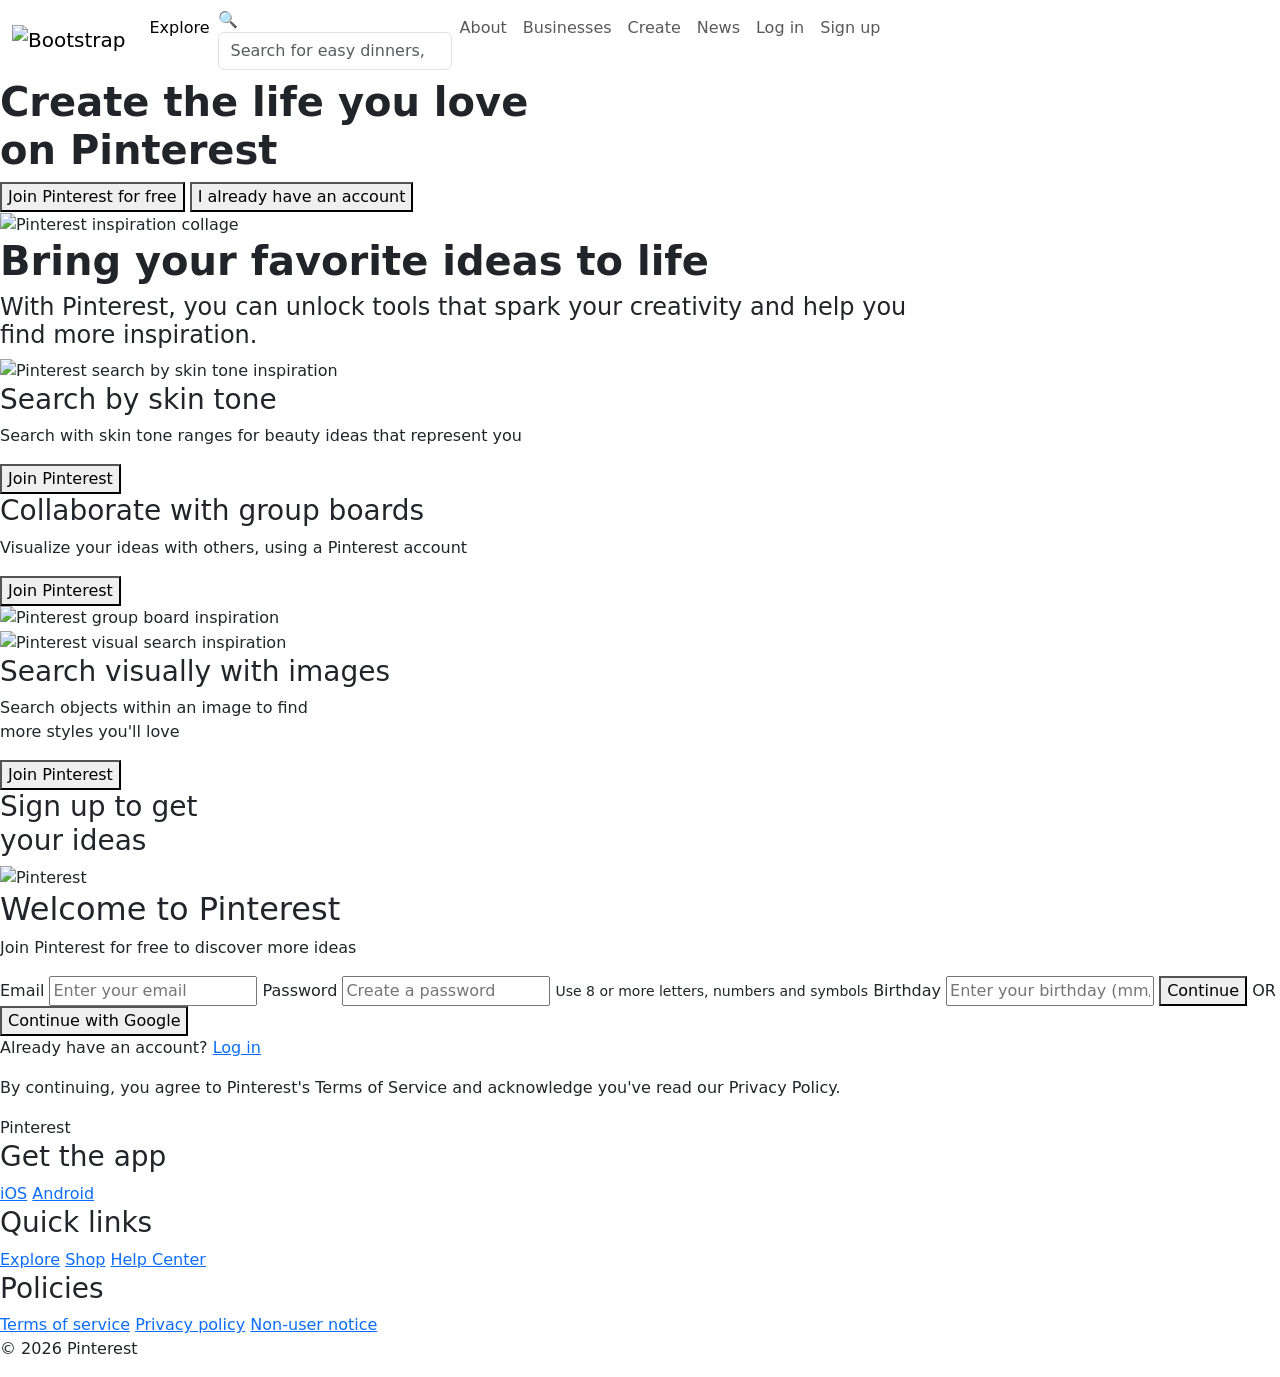
==== index.html @ ca0fb064 "Add files via upload" ====
<!doctype html>
<html lang="en">
  <head>
    <meta charset="utf-8">
    <meta name="viewport" content="width=device-width, initial-scale=1">
    <title>Pinterest Landing Page</title>

    <!-- Bootstrap CSS -->
    <link href="https://cdn.jsdelivr.net/npm/bootstrap@5.3.8/dist/css/bootstrap.min.css" rel="stylesheet">
    <link rel="stylesheet" href="css/style.css">
  </head>
  <body>
    <nav class="navbar navbar-expand-xl ">
  <div class="container-fluid">
    <a class="navbar-brand" href="#">
      <img src="assets/images/pintrestlogo.png" alt="Bootstrap" width="105" height="65">
    </a>
    <button class="navbar-toggler" type="button" data-bs-toggle="collapse" data-bs-target="#navbarNavDropdown" aria-controls="navbarNavDropdown" aria-expanded="false" aria-label="Toggle navigation">
      <span class="navbar-toggler-icon"></span>
    </button>
    <div class="collapse navbar-collapse" id="navbarNavDropdown">
      <div class="navbar-nav">
        <a class="nav-link active explore-link" aria-current="page" href="#">Explore</a>

        <form class="d-flex search-form" role="search">
          <div class="search-input-wrapper">
            <span class="search-icon" aria-hidden="true">&#128269;&#65038;</span>
            <input class="form-control me-2 search-bar" type="search" placeholder="Search for easy dinners, fashion, etc." aria-label="Search" />
          </div>
        </form>

        <a class="nav-link" href="#">About</a>
        <a class="nav-link" href="#">Businesses</a>
        <a class="nav-link" href="#">Create</a>
        <a class="nav-link" href="#">News</a>
        <a class="nav-link login-button" href="#">Log in</a>
        <a class="nav-link signup-button" href="#">Sign up</a>
      </div>
    </div>
  </div>
</nav>
<div>
  <div class="pinterest-hero">
    <div class="pinterest-copy">
      <h1 class="pinterest-heading">
        <span class="pinterest-heading-text"><b>Create the life you love<br>on Pinterest</b></span>
      </h1>
      <div class="pinterest-button-group">
        <button class="join-pinterest-button" type="button">Join Pinterest for free</button>
        <button class="account-pinterest-button" type="button">I already have an account</button>
      </div>
    </div>
    <img class="pinterest-hero-image" src="assets/images/img1.png" alt="Pinterest inspiration collage">
  </div>
</div>
<div class="ideas-section">
  <h1 class="ideas-heading"><b>Bring your favorite ideas to life</b></h1>
  <h4 class="ideas-description">With Pinterest, you can unlock tools that spark your creativity and help you<br>find more inspiration.</h4>
</div>
<section class="inspiration-feature">
  <div class="inspiration-image-wrap">
    <img class="inspiration-image" src="assets/images/img2.png" alt="Pinterest search by skin tone inspiration">
  </div>
  <div class="inspiration-copy">
    <h3>Search by skin tone</h3>
    <p>Search with skin tone ranges for beauty ideas that represent you</p>
    <button class="feature-pinterest-button" type="button">Join Pinterest</button>
  </div>
</section>
<section class="collaboration-feature">
  <div class="collaboration-copy">
    <h3>Collaborate with group boards</h3>
    <p>Visualize your ideas with others, using a Pinterest account</p>
    <button class="feature-pinterest-button" type="button">Join Pinterest</button>
  </div>
  <div class="collaboration-image-wrap">
    <img class="collaboration-image" src="assets/images/img3.png" alt="Pinterest group board inspiration">
  </div>
</section>
<section class="inspiration-feature visual-search-feature">
  <div class="inspiration-image-wrap">
    <img class="inspiration-image" src="assets/images/img4.png" alt="Pinterest visual search inspiration">
  </div>
  <div class="inspiration-copy">
    <h3>Search visually with images</h3>
    <p>Search objects within an image to find<br>more styles you'll love</p>
    <button class="feature-pinterest-button" type="button">Join Pinterest</button>
  </div>
</section>
<section class="signup-section">
  <div class="signup-overlay">
    <div class="signup-message">
      <h3>Sign up to get<br>your ideas</h3>
    </div>
    <form class="signup-card">
      <img class="signup-brand" src="assets/images/img6.png" alt="Pinterest">
      <h2>Welcome to Pinterest</h2>
      <p>Join Pinterest for free to discover more ideas</p>
      <label for="signup-email">Email</label>
      <input id="signup-email" type="email" placeholder="Enter your email" required>
      <label for="signup-password">Password</label>
      <input id="signup-password" type="password" placeholder="Create a password" required>
      <small>Use 8 or more letters, numbers and symbols</small>
      <label for="signup-birthday">Birthday</label>
      <input id="signup-birthday" type="text" placeholder="Enter your birthday (mm/dd/yyyy)">
      <button class="signup-continue-button" type="submit">Continue</button>
      <span class="signup-or">OR</span>
      <button class="google-signup-button" type="button">Continue with Google</button>
      <p class="signup-login">Already have an account? <a href="#">Log in</a></p>
      <p class="signup-terms">By continuing, you agree to Pinterest's Terms of Service and acknowledge you've read our Privacy Policy.</p>
    </form>
  </div>
</section>
<footer class="site-footer">
  <div class="footer-brand">Pinterest</div>
  <div class="footer-links">
    <div>
      <h3>Get the app</h3>
      <a href="#">iOS</a>
      <a href="#">Android</a>
    </div>
    <div>
      <h3>Quick links</h3>
      <a href="#">Explore</a>
      <a href="#">Shop</a>
      <a href="#">Help Center</a>
    </div>
    <div>
      <h3>Policies</h3>
      <a href="#">Terms of service</a>
      <a href="#">Privacy policy</a>
      <a href="#">Non-user notice</a>
    </div>
  </div>
  <p class="footer-copyright">© 2026 Pinterest</p>
</footer>
<script src="https://cdn.jsdelivr.net/npm/bootstrap@5.3.8/dist/js/bootstrap.bundle.min.js"></script>
  </body>
</html>
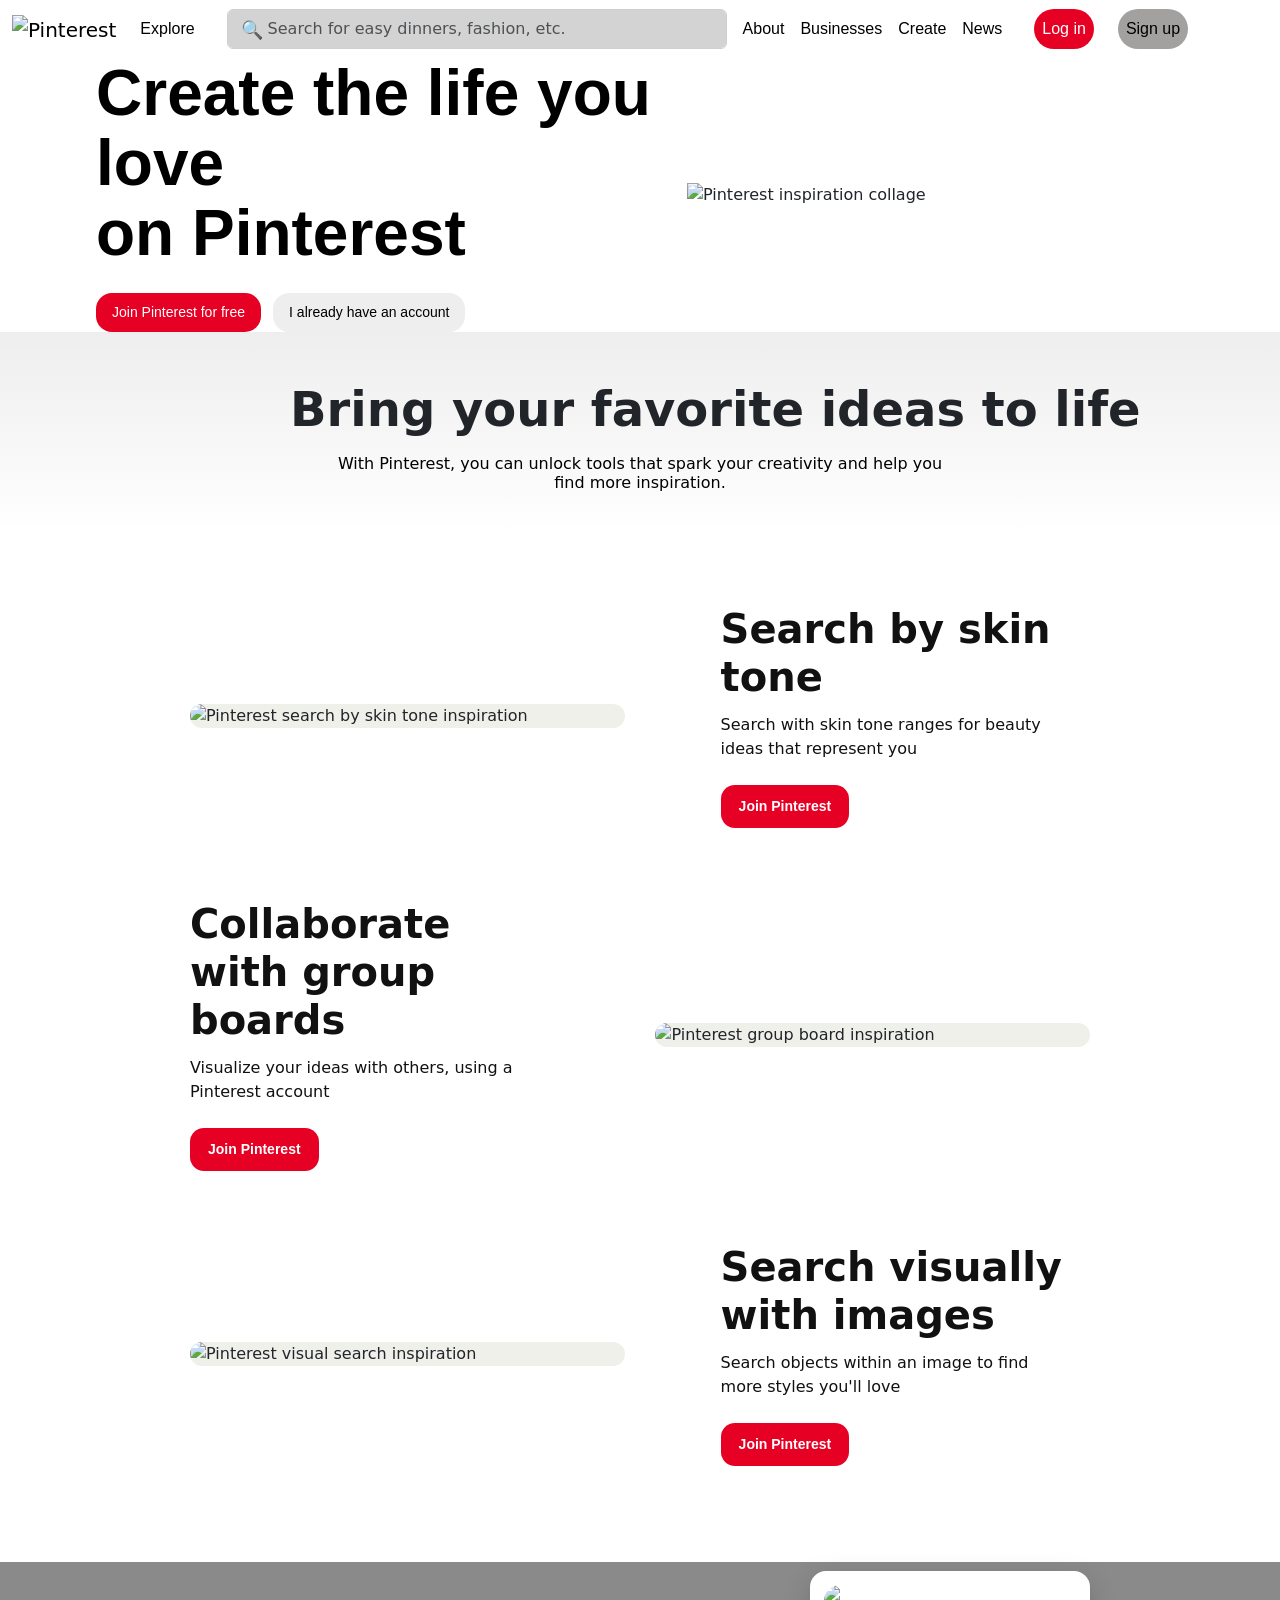
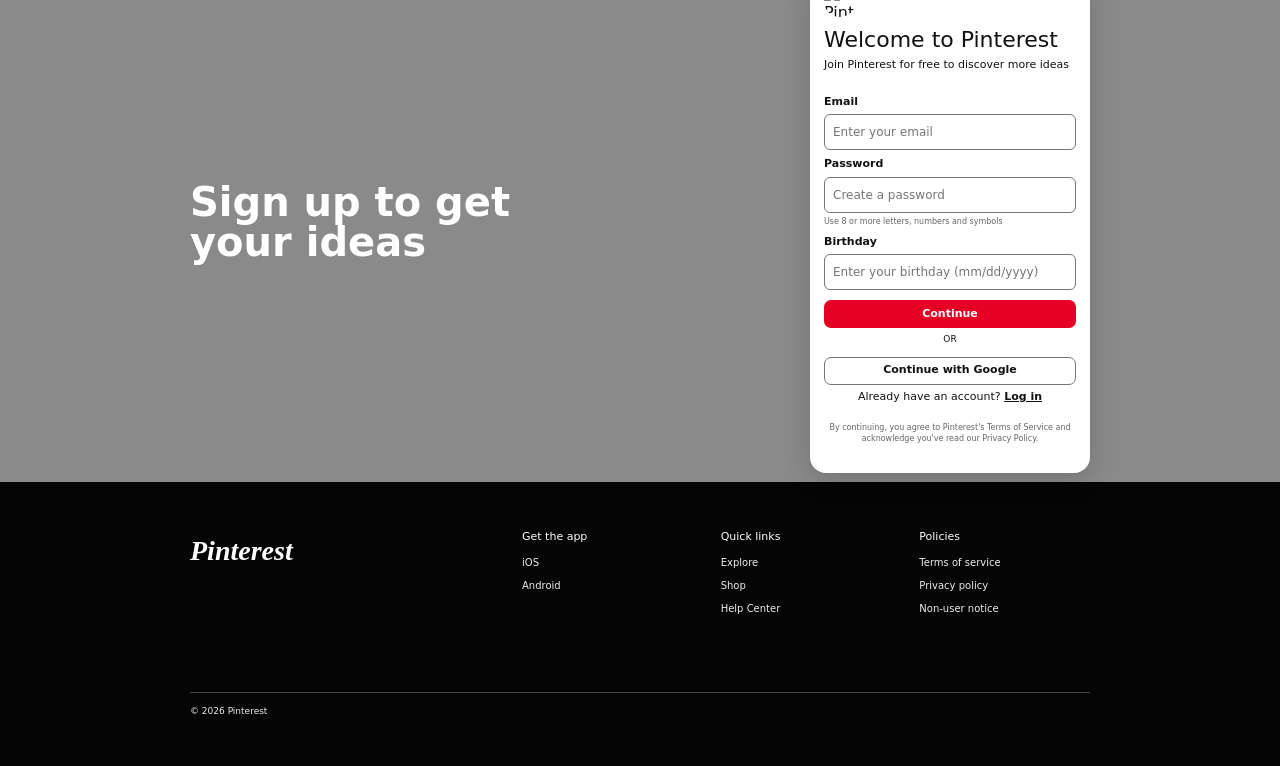
==== commit 4c809923: "Fix GitHub Pages 404 by adding a root index.html and publishing assets at the site root" ====
--- a/index.html
+++ b/index.html
@@ -1,139 +1,147 @@
-<!doctype html>
-<html lang="en">
-  <head>
-    <meta charset="utf-8">
-    <meta name="viewport" content="width=device-width, initial-scale=1">
-    <title>Pinterest Landing Page</title>
-
-    <!-- Bootstrap CSS -->
-    <link href="https://cdn.jsdelivr.net/npm/bootstrap@5.3.8/dist/css/bootstrap.min.css" rel="stylesheet">
-    <link rel="stylesheet" href="css/style.css">
-  </head>
-  <body>
-    <nav class="navbar navbar-expand-xl ">
-  <div class="container-fluid">
-    <a class="navbar-brand" href="#">
-      <img src="assets/images/pintrestlogo.png" alt="Bootstrap" width="105" height="65">
-    </a>
-    <button class="navbar-toggler" type="button" data-bs-toggle="collapse" data-bs-target="#navbarNavDropdown" aria-controls="navbarNavDropdown" aria-expanded="false" aria-label="Toggle navigation">
-      <span class="navbar-toggler-icon"></span>
-    </button>
-    <div class="collapse navbar-collapse" id="navbarNavDropdown">
-      <div class="navbar-nav">
-        <a class="nav-link active explore-link" aria-current="page" href="#">Explore</a>
-
-        <form class="d-flex search-form" role="search">
-          <div class="search-input-wrapper">
-            <span class="search-icon" aria-hidden="true">&#128269;&#65038;</span>
-            <input class="form-control me-2 search-bar" type="search" placeholder="Search for easy dinners, fashion, etc." aria-label="Search" />
-          </div>
-        </form>
-
-        <a class="nav-link" href="#">About</a>
-        <a class="nav-link" href="#">Businesses</a>
-        <a class="nav-link" href="#">Create</a>
-        <a class="nav-link" href="#">News</a>
-        <a class="nav-link login-button" href="#">Log in</a>
-        <a class="nav-link signup-button" href="#">Sign up</a>
-      </div>
-    </div>
-  </div>
-</nav>
-<div>
-  <div class="pinterest-hero">
-    <div class="pinterest-copy">
-      <h1 class="pinterest-heading">
-        <span class="pinterest-heading-text"><b>Create the life you love<br>on Pinterest</b></span>
-      </h1>
-      <div class="pinterest-button-group">
-        <button class="join-pinterest-button" type="button">Join Pinterest for free</button>
-        <button class="account-pinterest-button" type="button">I already have an account</button>
-      </div>
-    </div>
-    <img class="pinterest-hero-image" src="assets/images/img1.png" alt="Pinterest inspiration collage">
-  </div>
-</div>
-<div class="ideas-section">
-  <h1 class="ideas-heading"><b>Bring your favorite ideas to life</b></h1>
-  <h4 class="ideas-description">With Pinterest, you can unlock tools that spark your creativity and help you<br>find more inspiration.</h4>
-</div>
-<section class="inspiration-feature">
-  <div class="inspiration-image-wrap">
-    <img class="inspiration-image" src="assets/images/img2.png" alt="Pinterest search by skin tone inspiration">
-  </div>
-  <div class="inspiration-copy">
-    <h3>Search by skin tone</h3>
-    <p>Search with skin tone ranges for beauty ideas that represent you</p>
-    <button class="feature-pinterest-button" type="button">Join Pinterest</button>
-  </div>
-</section>
-<section class="collaboration-feature">
-  <div class="collaboration-copy">
-    <h3>Collaborate with group boards</h3>
-    <p>Visualize your ideas with others, using a Pinterest account</p>
-    <button class="feature-pinterest-button" type="button">Join Pinterest</button>
-  </div>
-  <div class="collaboration-image-wrap">
-    <img class="collaboration-image" src="assets/images/img3.png" alt="Pinterest group board inspiration">
-  </div>
-</section>
-<section class="inspiration-feature visual-search-feature">
-  <div class="inspiration-image-wrap">
-    <img class="inspiration-image" src="assets/images/img4.png" alt="Pinterest visual search inspiration">
-  </div>
-  <div class="inspiration-copy">
-    <h3>Search visually with images</h3>
-    <p>Search objects within an image to find<br>more styles you'll love</p>
-    <button class="feature-pinterest-button" type="button">Join Pinterest</button>
-  </div>
-</section>
-<section class="signup-section">
-  <div class="signup-overlay">
-    <div class="signup-message">
-      <h3>Sign up to get<br>your ideas</h3>
-    </div>
-    <form class="signup-card">
-      <img class="signup-brand" src="assets/images/img6.png" alt="Pinterest">
-      <h2>Welcome to Pinterest</h2>
-      <p>Join Pinterest for free to discover more ideas</p>
-      <label for="signup-email">Email</label>
-      <input id="signup-email" type="email" placeholder="Enter your email" required>
-      <label for="signup-password">Password</label>
-      <input id="signup-password" type="password" placeholder="Create a password" required>
-      <small>Use 8 or more letters, numbers and symbols</small>
-      <label for="signup-birthday">Birthday</label>
-      <input id="signup-birthday" type="text" placeholder="Enter your birthday (mm/dd/yyyy)">
-      <button class="signup-continue-button" type="submit">Continue</button>
-      <span class="signup-or">OR</span>
-      <button class="google-signup-button" type="button">Continue with Google</button>
-      <p class="signup-login">Already have an account? <a href="#">Log in</a></p>
-      <p class="signup-terms">By continuing, you agree to Pinterest's Terms of Service and acknowledge you've read our Privacy Policy.</p>
-    </form>
-  </div>
-</section>
-<footer class="site-footer">
-  <div class="footer-brand">Pinterest</div>
-  <div class="footer-links">
-    <div>
-      <h3>Get the app</h3>
-      <a href="#">iOS</a>
-      <a href="#">Android</a>
-    </div>
-    <div>
-      <h3>Quick links</h3>
-      <a href="#">Explore</a>
-      <a href="#">Shop</a>
-      <a href="#">Help Center</a>
-    </div>
-    <div>
-      <h3>Policies</h3>
-      <a href="#">Terms of service</a>
-      <a href="#">Privacy policy</a>
-      <a href="#">Non-user notice</a>
-    </div>
-  </div>
-  <p class="footer-copyright">© 2026 Pinterest</p>
-</footer>
-<script src="https://cdn.jsdelivr.net/npm/bootstrap@5.3.8/dist/js/bootstrap.bundle.min.js"></script>
-  </body>
-</html>
+<!doctype html>
+<html lang="en">
+  <head>
+    <meta charset="utf-8">
+    <meta name="viewport" content="width=device-width, initial-scale=1">
+    <title>Pinterest</title>
+
+    <!-- Bootstrap CSS -->
+    <link href="https://cdn.jsdelivr.net/npm/bootstrap@5.3.8/dist/css/bootstrap.min.css" rel="stylesheet">
+    <link rel="stylesheet" href="index.css">
+  </head>
+  <body>
+    <nav class="navbar navbar-expand-xl">
+      <div class="container-fluid">
+        <a class="navbar-brand" href="#">
+          <img src="pintrestlogo.png" alt="Pinterest" width="105" height="65">
+        </a>
+        <button class="navbar-toggler" type="button" data-bs-toggle="collapse" data-bs-target="#navbarNavDropdown" aria-controls="navbarNavDropdown" aria-expanded="false" aria-label="Toggle navigation">
+          <span class="navbar-toggler-icon"></span>
+        </button>
+        <div class="collapse navbar-collapse" id="navbarNavDropdown">
+          <div class="navbar-nav">
+            <a class="nav-link active explore-link" aria-current="page" href="#">Explore</a>
+
+            <form class="d-flex search-form" role="search">
+              <div class="search-input-wrapper">
+                <span class="search-icon" aria-hidden="true">&#128269;&#65038;</span>
+                <input class="form-control me-2 search-bar" type="search" placeholder="Search for easy dinners, fashion, etc." aria-label="Search">
+              </div>
+            </form>
+
+            <a class="nav-link" href="#">About</a>
+            <a class="nav-link" href="#">Businesses</a>
+            <a class="nav-link" href="#">Create</a>
+            <a class="nav-link" href="#">News</a>
+            <a class="nav-link login-button" href="#">Log in</a>
+            <a class="nav-link signup-button" href="#">Sign up</a>
+          </div>
+        </div>
+      </div>
+    </nav>
+
+    <div>
+      <div class="pinterest-hero">
+        <div class="pinterest-copy">
+          <h1 class="pinterest-heading">
+            <span class="pinterest-heading-text"><b>Create the life you love<br>on Pinterest</b></span>
+          </h1>
+          <div class="pinterest-button-group">
+            <button class="join-pinterest-button" type="button">Join Pinterest for free</button>
+            <button class="account-pinterest-button" type="button">I already have an account</button>
+          </div>
+        </div>
+        <img class="pinterest-hero-image" src="img1.png" alt="Pinterest inspiration collage">
+      </div>
+    </div>
+
+    <div class="ideas-section">
+      <h1 class="ideas-heading"><b>Bring your favorite ideas to life</b></h1>
+      <h4 class="ideas-description">With Pinterest, you can unlock tools that spark your creativity and help you<br>find more inspiration.</h4>
+    </div>
+
+    <section class="inspiration-feature">
+      <div class="inspiration-image-wrap">
+        <img class="inspiration-image" src="img2.png" alt="Pinterest search by skin tone inspiration">
+      </div>
+      <div class="inspiration-copy">
+        <h3>Search by skin tone</h3>
+        <p>Search with skin tone ranges for beauty ideas that represent you</p>
+        <button class="feature-pinterest-button" type="button">Join Pinterest</button>
+      </div>
+    </section>
+
+    <section class="collaboration-feature">
+      <div class="collaboration-copy">
+        <h3>Collaborate with group boards</h3>
+        <p>Visualize your ideas with others, using a Pinterest account</p>
+        <button class="feature-pinterest-button" type="button">Join Pinterest</button>
+      </div>
+      <div class="collaboration-image-wrap">
+        <img class="collaboration-image" src="img3.png" alt="Pinterest group board inspiration">
+      </div>
+    </section>
+
+    <section class="inspiration-feature visual-search-feature">
+      <div class="inspiration-image-wrap">
+        <img class="inspiration-image" src="img4.png" alt="Pinterest visual search inspiration">
+      </div>
+      <div class="inspiration-copy">
+        <h3>Search visually with images</h3>
+        <p>Search objects within an image to find<br>more styles you'll love</p>
+        <button class="feature-pinterest-button" type="button">Join Pinterest</button>
+      </div>
+    </section>
+
+    <section class="signup-section">
+      <div class="signup-overlay">
+        <div class="signup-message">
+          <h3>Sign up to get<br>your ideas</h3>
+        </div>
+        <form class="signup-card">
+          <img class="signup-brand" src="img6.png" alt="Pinterest">
+          <h2>Welcome to Pinterest</h2>
+          <p>Join Pinterest for free to discover more ideas</p>
+          <label for="signup-email">Email</label>
+          <input id="signup-email" type="email" placeholder="Enter your email" required>
+          <label for="signup-password">Password</label>
+          <input id="signup-password" type="password" placeholder="Create a password" required>
+          <small>Use 8 or more letters, numbers and symbols</small>
+          <label for="signup-birthday">Birthday</label>
+          <input id="signup-birthday" type="text" placeholder="Enter your birthday (mm/dd/yyyy)">
+          <button class="signup-continue-button" type="submit">Continue</button>
+          <span class="signup-or">OR</span>
+          <button class="google-signup-button" type="button">Continue with Google</button>
+          <p class="signup-login">Already have an account? <a href="#">Log in</a></p>
+          <p class="signup-terms">By continuing, you agree to Pinterest's Terms of Service and acknowledge you've read our Privacy Policy.</p>
+        </form>
+      </div>
+    </section>
+
+    <footer class="site-footer">
+      <div class="footer-brand">Pinterest</div>
+      <div class="footer-links">
+        <div>
+          <h3>Get the app</h3>
+          <a href="#">iOS</a>
+          <a href="#">Android</a>
+        </div>
+        <div>
+          <h3>Quick links</h3>
+          <a href="#">Explore</a>
+          <a href="#">Shop</a>
+          <a href="#">Help Center</a>
+        </div>
+        <div>
+          <h3>Policies</h3>
+          <a href="#">Terms of service</a>
+          <a href="#">Privacy policy</a>
+          <a href="#">Non-user notice</a>
+        </div>
+      </div>
+      <p class="footer-copyright">© 2026 Pinterest</p>
+    </footer>
+
+    <script src="https://cdn.jsdelivr.net/npm/bootstrap@5.3.8/dist/js/bootstrap.bundle.min.js"></script>
+  </body>
+</html>
--- a/index.css
+++ b/index.css
@@ -0,0 +1,444 @@
+/* div .lab1 {
+    font-family: 'Courier New';
+    font-weight: bold;
+}
+
+.btn {
+    border: none;
+    background-color: white;
+    border-radius: 20px;
+    padding: 10px 16px;
+    font-size: 14px;
+    cursor: pointer;
+}
+
+.btn-dark:hover {
+    background-color: #e6dddf;
+    color: black;
+}
+
+.btn-danger {
+    background-color: #e60023;
+    color: white;
+}
+.btn-gray {
+    min-height: 78px;
+    background-color: rgb(175, 170, 170);
+    border-radius: 20px;
+    padding: 14px 16px;
+    font-size: 14px;
+}
+.btn-gray:hover {
+    background-color: rgb(148, 140, 140);
+    color: black;
+}
+*/
+nav {
+    color: black;
+}
+
+*,
+*::before,
+*::after {
+    box-sizing: border-box;
+}
+
+body {
+    margin: 0;
+    overflow-x: hidden;
+}
+
+.navbar {
+    position: sticky;
+    top: 0;
+    z-index: 1020;
+    background-color: white;
+}
+
+.navbar-nav .nav-link {
+    color: black;
+    font-family: sans-serif;
+}
+
+.navbar-nav .nav-link:hover {
+    background-color: #969292;
+    border-radius: 20px;
+    padding-left: 16px;
+    padding-right: 16px;
+}
+
+.navbar-nav .login-button {
+    color: white;
+    background-color: #e60023;
+    border-radius: 20px;
+    padding-left: 16px;
+    padding-right: 16px;
+    margin-left: 24px;
+    margin-right: 24px;
+}
+
+.navbar-nav .login-button:hover {
+    color: white;
+    background-color: #e60023;
+}
+
+.navbar-nav .signup-button {
+    color: black;
+    background-color: #a3a0a0;
+    border-radius: 20px;
+    padding-left: 16px;
+    padding-right: 16px;
+}
+
+.navbar-nav .signup-button:hover {
+    color: black;
+    background-color: #bebcbc;
+}
+
+.home-link {
+    display: flex;
+    align-items: center;
+    height: 90px;
+    font-size: 32px;
+    font-weight: 600;
+}
+
+.pinterest-hero {
+    display: flex;
+    align-items: center;
+    justify-content: space-between;
+    gap: 48px;
+    width: min(100% - 32px, 1280px);
+    margin: 0 auto;
+}
+
+.pinterest-copy {
+    display: flex;
+    flex-direction: column;
+    align-items: flex-start;
+}
+
+.pinterest-heading {
+    margin: 0;
+    position: relative;
+    left: 80px;
+    font-family: "Pinterest Sans", -apple-system, BlinkMacSystemFont, "Segoe UI", Roboto, sans-serif;
+    font-size: clamp(42px, 5vw, 74px);
+    font-weight: 700;
+    line-height: 1.06;
+}
+
+.pinterest-heading-text {
+    color: black;
+    display: block;
+    line-height: 1.1;
+    font-family: inherit;
+}
+
+.pinterest-hero-image {
+    display: block;
+    width: min(52%, 720px);
+    height: auto;
+}
+
+.ideas-heading {
+    margin: 48px auto 0;
+    font-size: 48px;
+    text-align: center;
+    white-space: nowrap;
+}
+
+.ideas-section {
+    width: 100%;
+    margin: 0 auto;
+    padding: 1px 16px 32px;
+    box-sizing: border-box;
+    background: linear-gradient(to bottom, #eeeeee 0%, #f7f7f7 55%, #ffffff 100%);
+}
+
+.ideas-heading,
+.ideas-description {
+    width: min(100%, 700px);
+    max-width: 100%;
+    box-sizing: border-box;
+    margin-left: auto;
+    margin-right: auto;
+    text-align: center;
+}
+
+.ideas-description {
+    margin-top: 1em;
+    color: black;
+    font-size: 16px;
+    white-space: nowrap;
+}
+
+.inspiration-feature {
+    display: grid;
+    grid-template-columns: minmax(0, 1fr) minmax(280px, 0.85fr);
+    align-items: center;
+    gap: clamp(40px, 8vw, 96px);
+    width: min(100% - 48px, 900px);
+    margin: 72px auto;
+}
+
+.inspiration-image-wrap,
+.collaboration-image-wrap {
+    overflow: hidden;
+    border-radius: 24px;
+    background-color: #f0f0eb;
+}
+
+.inspiration-image,
+.collaboration-image {
+    display: block;
+    width: 100%;
+    height: auto;
+}
+
+.inspiration-copy h2,
+.collaboration-copy h2,
+.inspiration-copy h3,
+.collaboration-copy h3 {
+    margin: 0 0 12px;
+    color: #111111;
+    font-size: clamp(28px, 4vw, 40px);
+    font-family: inherit;
+    font-weight: 700;
+}
+
+.inspiration-copy p,
+.collaboration-copy p {
+    max-width: 360px;
+    margin: 0 0 24px;
+    color: #111111;
+    font-size: 16px;
+    line-height: 1.5;
+}
+
+.collaboration-feature {
+    display: grid;
+    grid-template-columns: minmax(280px, 0.85fr) minmax(0, 1fr);
+    align-items: center;
+    gap: clamp(40px, 8vw, 96px);
+    width: min(100% - 48px, 900px);
+    margin: 72px auto;
+}
+
+.feature-pinterest-button {
+    padding: 11px 18px;
+    color: white;
+    background-color: #e60023;
+    border: 0;
+    border-radius: 14px;
+    font-family: sans-serif;
+    font-size: 14px;
+    font-weight: 600;
+    cursor: pointer;
+}
+
+.feature-pinterest-button:hover {
+    background-color: #c9001f;
+}
+
+.signup-section {
+    min-height: 520px;
+    margin-top: 96px;
+    background: linear-gradient(rgba(0, 0, 0, 0.46), rgba(0, 0, 0, 0.46)), url("img5.png") center / cover;
+}
+
+.signup-overlay {
+    display: grid;
+    grid-template-columns: minmax(280px, 1fr) minmax(260px, 300px);
+    align-items: center;
+    gap: clamp(48px, 10vw, 140px);
+    width: min(100% - 48px, 900px);
+    min-height: 520px;
+    margin: 0 auto;
+}
+
+.signup-message h3 {
+    margin: 0;
+    color: white;
+    font-family: inherit;
+    font-size: clamp(28px, 4vw, 40px);
+    font-weight: 700;
+    line-height: 1;
+}
+
+.signup-card {
+    display: flex;
+    flex-direction: column;
+    width: min(100%, 280px);
+    justify-self: end;
+    padding: 14px;
+    color: #111111;
+    background-color: white;
+    border-radius: 16px;
+    box-shadow: 0 8px 28px rgba(0, 0, 0, 0.16);
+}
+
+.signup-brand {
+    width: 32px;
+    height: 32px;
+    margin-bottom: 10px;
+    border-radius: 50%;
+    object-fit: cover;
+}
+
+.signup-card h2 { margin: 0; font-size: 22px; }
+.signup-card p { margin: 4px 0 14px; font-size: 11px; }
+.signup-card label { margin: 6px 0 4px; font-size: 11px; font-weight: 600; }
+.signup-card input {
+    width: 100%;
+    padding: 8px;
+    border: 1px solid #777777;
+    border-radius: 6px;
+    box-sizing: border-box;
+    font-size: 12px;
+}
+.signup-card small { margin-top: 3px; color: #666666; font-size: 8px; }
+
+.signup-continue-button,
+.google-signup-button {
+    min-height: 28px;
+    margin-top: 10px;
+    border-radius: 7px;
+    font-size: 11px;
+    font-weight: 600;
+    cursor: pointer;
+}
+
+.signup-continue-button { color: white; background-color: #e60023; border: 0; }
+.google-signup-button { color: #111111; background-color: white; border: 1px solid #777777; }
+.signup-or { margin-top: 5px; font-size: 9px; text-align: center; }
+.signup-login { text-align: center; }
+.signup-card a { color: #111111; font-weight: 600; }
+.signup-terms { color: #666666; font-size: 8px !important; line-height: 1.35; text-align: center; }
+
+.site-footer {
+    display: grid;
+    grid-template-columns: 1fr 2fr;
+    gap: 48px;
+    padding: 48px max(32px, calc((100% - 900px) / 2));
+    color: white;
+    background-color: #050505;
+}
+
+.footer-brand { align-self: start; font-family: Georgia, serif; font-size: 28px; font-style: italic; font-weight: 700; }
+.footer-links { display: grid; grid-template-columns: repeat(3, 1fr); gap: 28px; }
+.footer-links h3 { margin: 0 0 12px; font-size: 11px; }
+.footer-links a { display: block; margin-bottom: 8px; color: #eeeeee; font-size: 10px; text-decoration: none; }
+.footer-copyright { grid-column: 1 / -1; margin: 20px 0 0; padding-top: 12px; border-top: 1px solid #444444; color: #eeeeee; font-size: 9px; }
+
+.join-pinterest-button {
+    display: block;
+    margin: 0;
+    padding: 9px 16px;
+    color: white;
+    background-color: #e60023;
+    border: 0;
+    border-radius: 16px;
+    font-family: sans-serif;
+    font-size: 14px;
+    white-space: nowrap;
+    cursor: pointer;
+}
+
+.pinterest-button-group {
+    display: flex;
+    align-items: center;
+    gap: 12px;
+    margin: 24px 0 0 80px;
+}
+
+.account-pinterest-button {
+    padding: 9px 16px;
+    color: black;
+    background-color: #eeeeee;
+    border: 0;
+    border-radius: 16px;
+    font-family: sans-serif;
+    font-size: 14px;
+    white-space: nowrap;
+    cursor: pointer;
+}
+
+.account-pinterest-button:hover { background-color: #d9d9d9; }
+
+.search-bar,
+.search-bar:focus { background-color: #d3d3d3 !important; }
+.search-form { align-items: center; }
+.navbar-nav > .search-form { margin-left: 24px !important; }
+.search-input-wrapper { position: relative; }
+.search-icon {
+    position: absolute;
+    top: 50%;
+    left: 14px;
+    z-index: 1;
+    font-size: 18px;
+    color: black;
+    transform: translateY(-50%);
+}
+
+nav form .form-control {
+    width: 500px;
+    height: 40px;
+    padding-left: 40px;
+    background-color: #d3d3d3;
+    border-color: #d0d0d0;
+}
+
+nav form .form-control:focus { background-color: #d3d3d3; border-color: #999; }
+
+@media (max-width: 1199px) {
+    .navbar-nav { align-items: stretch; }
+    .navbar-nav > .search-form { width: 100%; max-width: none; margin: 8px 0 !important; }
+    nav form .form-control { width: 100%; }
+}
+
+@media (max-width: 768px) {
+    .pinterest-hero { flex-direction: column; align-items: flex-start; }
+    .pinterest-hero-image { width: 100%; }
+    .pinterest-heading { left: 0; }
+    .pinterest-button-group { margin-left: 0; flex-wrap: wrap; }
+    .ideas-heading { font-size: 24px; }
+    .ideas-description { white-space: normal; }
+    .inspiration-feature,
+    .collaboration-feature {
+        grid-template-columns: 1fr;
+        width: min(100% - 32px, 520px);
+        margin: 48px auto;
+    }
+    .inspiration-copy,
+    .collaboration-copy { text-align: center; }
+    .inspiration-copy p,
+    .collaboration-copy p { margin-right: auto; margin-left: auto; }
+    .signup-section,
+    .signup-overlay { min-height: auto; }
+    .signup-overlay {
+        grid-template-columns: 1fr;
+        gap: 32px;
+        width: min(100% - 32px, 420px);
+        padding: 56px 0;
+    }
+    .signup-message { text-align: center; }
+    .signup-card { justify-self: center; }
+    .site-footer { grid-template-columns: 1fr; gap: 28px; }
+    .footer-links { grid-template-columns: 1fr 1fr; }
+}
+
+@media (max-width: 576px) {
+    .navbar .container-fluid { padding-right: 12px; padding-left: 12px; }
+    .navbar-brand img { width: 92px; height: auto; }
+    .pinterest-hero { width: calc(100% - 24px); gap: 28px; }
+    .pinterest-heading { width: 100%; font-size: clamp(30px, 9vw, 42px); }
+    .pinterest-heading-text { white-space: normal; }
+    .pinterest-button-group { gap: 8px; }
+    .join-pinterest-button,
+    .account-pinterest-button { padding: 8px 12px; font-size: 12px; }
+    .ideas-section { padding-right: 12px; padding-left: 12px; }
+    .ideas-heading { white-space: normal; }
+    .ideas-description { font-size: 14px; }
+    .footer-links { grid-template-columns: 1fr; }
+}
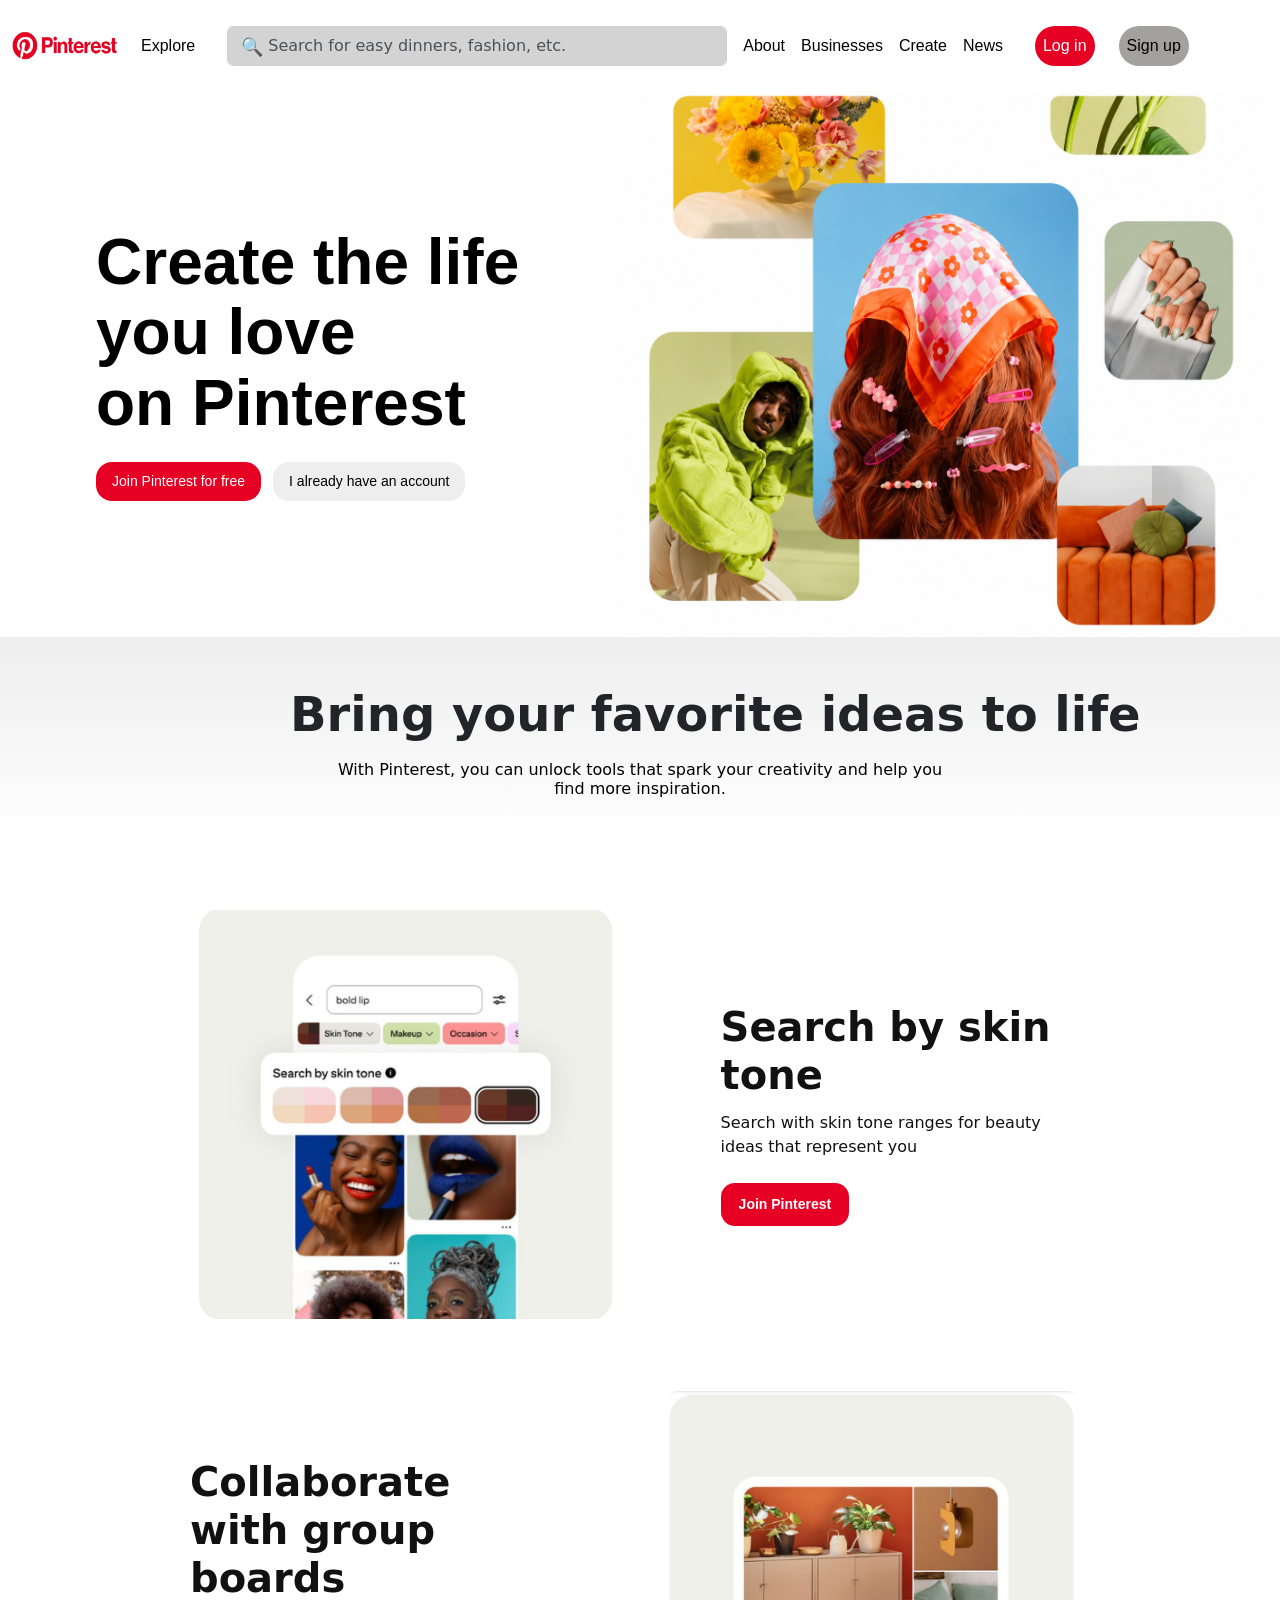
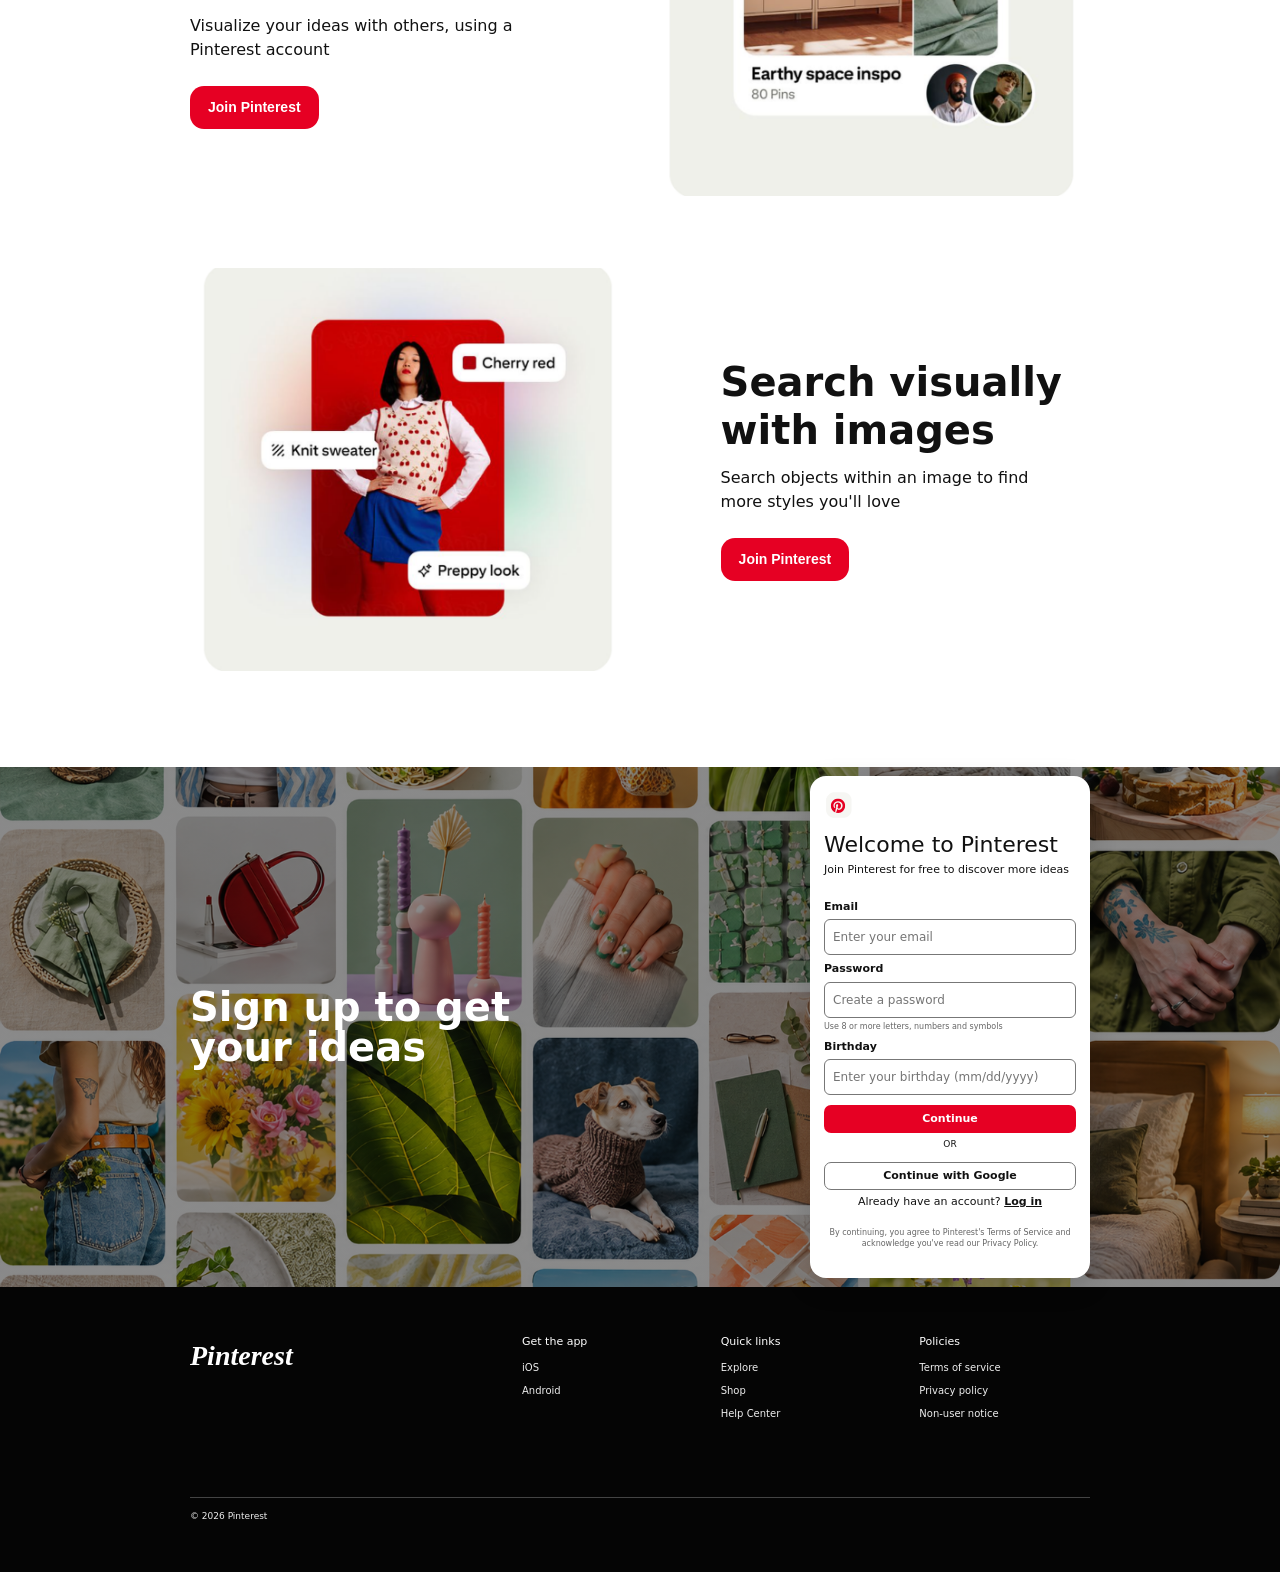
==== commit b02d9407: "Fix GitHub Pages image paths" ====
--- a/index.html
+++ b/index.html
@@ -13,7 +13,7 @@
     <nav class="navbar navbar-expand-xl">
       <div class="container-fluid">
         <a class="navbar-brand" href="#">
-          <img src="pintrestlogo.png" alt="Pinterest" width="105" height="65">
+          <img src="project1/pintrestlogo.png" alt="Pinterest" width="105" height="65">
         </a>
         <button class="navbar-toggler" type="button" data-bs-toggle="collapse" data-bs-target="#navbarNavDropdown" aria-controls="navbarNavDropdown" aria-expanded="false" aria-label="Toggle navigation">
           <span class="navbar-toggler-icon"></span>
@@ -51,7 +51,7 @@
             <button class="account-pinterest-button" type="button">I already have an account</button>
           </div>
         </div>
-        <img class="pinterest-hero-image" src="img1.png" alt="Pinterest inspiration collage">
+        <img class="pinterest-hero-image" src="project1/img1.png" alt="Pinterest inspiration collage">
       </div>
     </div>
 
@@ -62,7 +62,7 @@
 
     <section class="inspiration-feature">
       <div class="inspiration-image-wrap">
-        <img class="inspiration-image" src="img2.png" alt="Pinterest search by skin tone inspiration">
+        <img class="inspiration-image" src="project1/img2.png" alt="Pinterest search by skin tone inspiration">
       </div>
       <div class="inspiration-copy">
         <h3>Search by skin tone</h3>
@@ -78,13 +78,13 @@
         <button class="feature-pinterest-button" type="button">Join Pinterest</button>
       </div>
       <div class="collaboration-image-wrap">
-        <img class="collaboration-image" src="img3.png" alt="Pinterest group board inspiration">
+        <img class="collaboration-image" src="project1/img3.png" alt="Pinterest group board inspiration">
       </div>
     </section>
 
     <section class="inspiration-feature visual-search-feature">
       <div class="inspiration-image-wrap">
-        <img class="inspiration-image" src="img4.png" alt="Pinterest visual search inspiration">
+        <img class="inspiration-image" src="project1/img4.png" alt="Pinterest visual search inspiration">
       </div>
       <div class="inspiration-copy">
         <h3>Search visually with images</h3>
@@ -99,7 +99,7 @@
           <h3>Sign up to get<br>your ideas</h3>
         </div>
         <form class="signup-card">
-          <img class="signup-brand" src="img6.png" alt="Pinterest">
+          <img class="signup-brand" src="project1/img6.png" alt="Pinterest">
           <h2>Welcome to Pinterest</h2>
           <p>Join Pinterest for free to discover more ideas</p>
           <label for="signup-email">Email</label>
--- a/index.css
+++ b/index.css
@@ -1,52 +1,7 @@
-/* div .lab1 {
-    font-family: 'Courier New';
-    font-weight: bold;
-}
-
-.btn {
-    border: none;
-    background-color: white;
-    border-radius: 20px;
-    padding: 10px 16px;
-    font-size: 14px;
-    cursor: pointer;
-}
-
-.btn-dark:hover {
-    background-color: #e6dddf;
-    color: black;
-}
-
-.btn-danger {
-    background-color: #e60023;
-    color: white;
-}
-.btn-gray {
-    min-height: 78px;
-    background-color: rgb(175, 170, 170);
-    border-radius: 20px;
-    padding: 14px 16px;
-    font-size: 14px;
-}
-.btn-gray:hover {
-    background-color: rgb(148, 140, 140);
-    color: black;
-}
-*/
-nav {
-    color: black;
-}
-
-*,
-*::before,
-*::after {
-    box-sizing: border-box;
-}
-
-body {
-    margin: 0;
-    overflow-x: hidden;
-}
+/* Existing Pinterest styles */
+nav { color: black; }
+*, *::before, *::after { box-sizing: border-box; }
+body { margin: 0; overflow-x: hidden; }
 
 .navbar {
     position: sticky;
@@ -55,18 +10,13 @@
     background-color: white;
 }
 
-.navbar-nav .nav-link {
-    color: black;
-    font-family: sans-serif;
-}
-
+.navbar-nav .nav-link { color: black; font-family: sans-serif; }
 .navbar-nav .nav-link:hover {
     background-color: #969292;
     border-radius: 20px;
     padding-left: 16px;
     padding-right: 16px;
 }
-
 .navbar-nav .login-button {
     color: white;
     background-color: #e60023;
@@ -76,12 +26,7 @@
     margin-left: 24px;
     margin-right: 24px;
 }
-
-.navbar-nav .login-button:hover {
-    color: white;
-    background-color: #e60023;
-}
-
+.navbar-nav .login-button:hover { color: white; background-color: #e60023; }
 .navbar-nav .signup-button {
     color: black;
     background-color: #a3a0a0;
@@ -89,19 +34,7 @@
     padding-left: 16px;
     padding-right: 16px;
 }
-
-.navbar-nav .signup-button:hover {
-    color: black;
-    background-color: #bebcbc;
-}
-
-.home-link {
-    display: flex;
-    align-items: center;
-    height: 90px;
-    font-size: 32px;
-    font-weight: 600;
-}
+.navbar-nav .signup-button:hover { color: black; background-color: #bebcbc; }
 
 .pinterest-hero {
     display: flex;
@@ -111,13 +44,7 @@
     width: min(100% - 32px, 1280px);
     margin: 0 auto;
 }
-
-.pinterest-copy {
-    display: flex;
-    flex-direction: column;
-    align-items: flex-start;
-}
-
+.pinterest-copy { display: flex; flex-direction: column; align-items: flex-start; }
 .pinterest-heading {
     margin: 0;
     position: relative;
@@ -127,19 +54,8 @@
     font-weight: 700;
     line-height: 1.06;
 }
-
-.pinterest-heading-text {
-    color: black;
-    display: block;
-    line-height: 1.1;
-    font-family: inherit;
-}
-
-.pinterest-hero-image {
-    display: block;
-    width: min(52%, 720px);
-    height: auto;
-}
+.pinterest-heading-text { color: black; display: block; line-height: 1.1; }
+.pinterest-hero-image { display: block; width: min(52%, 720px); height: auto; }
 
 .ideas-heading {
     margin: 48px auto 0;
@@ -147,17 +63,13 @@
     text-align: center;
     white-space: nowrap;
 }
-
 .ideas-section {
     width: 100%;
     margin: 0 auto;
     padding: 1px 16px 32px;
-    box-sizing: border-box;
     background: linear-gradient(to bottom, #eeeeee 0%, #f7f7f7 55%, #ffffff 100%);
 }
-
-.ideas-heading,
-.ideas-description {
+.ideas-heading, .ideas-description {
     width: min(100%, 700px);
     max-width: 100%;
     box-sizing: border-box;
@@ -165,66 +77,37 @@
     margin-right: auto;
     text-align: center;
 }
-
-.ideas-description {
-    margin-top: 1em;
-    color: black;
-    font-size: 16px;
-    white-space: nowrap;
-}
-
-.inspiration-feature {
+.ideas-description { margin-top: 1em; color: black; font-size: 16px; white-space: nowrap; }
+
+.inspiration-feature, .collaboration-feature {
     display: grid;
-    grid-template-columns: minmax(0, 1fr) minmax(280px, 0.85fr);
     align-items: center;
     gap: clamp(40px, 8vw, 96px);
     width: min(100% - 48px, 900px);
     margin: 72px auto;
 }
-
-.inspiration-image-wrap,
-.collaboration-image-wrap {
+.inspiration-feature { grid-template-columns: minmax(0, 1fr) minmax(280px, 0.85fr); }
+.collaboration-feature { grid-template-columns: minmax(280px, 0.85fr) minmax(0, 1fr); }
+.inspiration-image-wrap, .collaboration-image-wrap {
     overflow: hidden;
     border-radius: 24px;
     background-color: #f0f0eb;
 }
-
-.inspiration-image,
-.collaboration-image {
-    display: block;
-    width: 100%;
-    height: auto;
-}
-
-.inspiration-copy h2,
-.collaboration-copy h2,
-.inspiration-copy h3,
-.collaboration-copy h3 {
+.inspiration-image, .collaboration-image { display: block; width: 100%; height: auto; }
+.inspiration-copy h3, .collaboration-copy h3 {
     margin: 0 0 12px;
     color: #111111;
     font-size: clamp(28px, 4vw, 40px);
     font-family: inherit;
     font-weight: 700;
 }
-
-.inspiration-copy p,
-.collaboration-copy p {
+.inspiration-copy p, .collaboration-copy p {
     max-width: 360px;
     margin: 0 0 24px;
     color: #111111;
     font-size: 16px;
     line-height: 1.5;
 }
-
-.collaboration-feature {
-    display: grid;
-    grid-template-columns: minmax(280px, 0.85fr) minmax(0, 1fr);
-    align-items: center;
-    gap: clamp(40px, 8vw, 96px);
-    width: min(100% - 48px, 900px);
-    margin: 72px auto;
-}
-
 .feature-pinterest-button {
     padding: 11px 18px;
     color: white;
@@ -236,17 +119,13 @@
     font-weight: 600;
     cursor: pointer;
 }
-
-.feature-pinterest-button:hover {
-    background-color: #c9001f;
-}
+.feature-pinterest-button:hover { background-color: #c9001f; }
 
 .signup-section {
     min-height: 520px;
     margin-top: 96px;
-    background: linear-gradient(rgba(0, 0, 0, 0.46), rgba(0, 0, 0, 0.46)), url("img5.png") center / cover;
-}
-
+    background: linear-gradient(rgba(0, 0, 0, 0.46), rgba(0, 0, 0, 0.46)), url("project1/img5.png") center / cover;
+}
 .signup-overlay {
     display: grid;
     grid-template-columns: minmax(280px, 1fr) minmax(260px, 300px);
@@ -256,7 +135,6 @@
     min-height: 520px;
     margin: 0 auto;
 }
-
 .signup-message h3 {
     margin: 0;
     color: white;
@@ -265,7 +143,6 @@
     font-weight: 700;
     line-height: 1;
 }
-
 .signup-card {
     display: flex;
     flex-direction: column;
@@ -277,15 +154,7 @@
     border-radius: 16px;
     box-shadow: 0 8px 28px rgba(0, 0, 0, 0.16);
 }
-
-.signup-brand {
-    width: 32px;
-    height: 32px;
-    margin-bottom: 10px;
-    border-radius: 50%;
-    object-fit: cover;
-}
-
+.signup-brand { width: 32px; height: 32px; margin-bottom: 10px; border-radius: 50%; object-fit: cover; }
 .signup-card h2 { margin: 0; font-size: 22px; }
 .signup-card p { margin: 4px 0 14px; font-size: 11px; }
 .signup-card label { margin: 6px 0 4px; font-size: 11px; font-weight: 600; }
@@ -298,9 +167,7 @@
     font-size: 12px;
 }
 .signup-card small { margin-top: 3px; color: #666666; font-size: 8px; }
-
-.signup-continue-button,
-.google-signup-button {
+.signup-continue-button, .google-signup-button {
     min-height: 28px;
     margin-top: 10px;
     border-radius: 7px;
@@ -308,7 +175,6 @@
     font-weight: 600;
     cursor: pointer;
 }
-
 .signup-continue-button { color: white; background-color: #e60023; border: 0; }
 .google-signup-button { color: #111111; background-color: white; border: 1px solid #777777; }
 .signup-or { margin-top: 5px; font-size: 9px; text-align: center; }
@@ -324,7 +190,6 @@
     color: white;
     background-color: #050505;
 }
-
 .footer-brand { align-self: start; font-family: Georgia, serif; font-size: 28px; font-style: italic; font-weight: 700; }
 .footer-links { display: grid; grid-template-columns: repeat(3, 1fr); gap: 28px; }
 .footer-links h3 { margin: 0 0 12px; font-size: 11px; }
@@ -344,14 +209,7 @@
     white-space: nowrap;
     cursor: pointer;
 }
-
-.pinterest-button-group {
-    display: flex;
-    align-items: center;
-    gap: 12px;
-    margin: 24px 0 0 80px;
-}
-
+.pinterest-button-group { display: flex; align-items: center; gap: 12px; margin: 24px 0 0 80px; }
 .account-pinterest-button {
     padding: 9px 16px;
     color: black;
@@ -363,11 +221,9 @@
     white-space: nowrap;
     cursor: pointer;
 }
-
 .account-pinterest-button:hover { background-color: #d9d9d9; }
 
-.search-bar,
-.search-bar:focus { background-color: #d3d3d3 !important; }
+.search-bar, .search-bar:focus { background-color: #d3d3d3 !important; }
 .search-form { align-items: center; }
 .navbar-nav > .search-form { margin-left: 24px !important; }
 .search-input-wrapper { position: relative; }
@@ -380,7 +236,6 @@
     color: black;
     transform: translateY(-50%);
 }
-
 nav form .form-control {
     width: 500px;
     height: 40px;
@@ -388,7 +243,6 @@
     background-color: #d3d3d3;
     border-color: #d0d0d0;
 }
-
 nav form .form-control:focus { background-color: #d3d3d3; border-color: #999; }
 
 @media (max-width: 1199px) {
@@ -404,18 +258,14 @@
     .pinterest-button-group { margin-left: 0; flex-wrap: wrap; }
     .ideas-heading { font-size: 24px; }
     .ideas-description { white-space: normal; }
-    .inspiration-feature,
-    .collaboration-feature {
+    .inspiration-feature, .collaboration-feature {
         grid-template-columns: 1fr;
         width: min(100% - 32px, 520px);
         margin: 48px auto;
     }
-    .inspiration-copy,
-    .collaboration-copy { text-align: center; }
-    .inspiration-copy p,
-    .collaboration-copy p { margin-right: auto; margin-left: auto; }
-    .signup-section,
-    .signup-overlay { min-height: auto; }
+    .inspiration-copy, .collaboration-copy { text-align: center; }
+    .inspiration-copy p, .collaboration-copy p { margin-right: auto; margin-left: auto; }
+    .signup-section, .signup-overlay { min-height: auto; }
     .signup-overlay {
         grid-template-columns: 1fr;
         gap: 32px;
@@ -435,8 +285,7 @@
     .pinterest-heading { width: 100%; font-size: clamp(30px, 9vw, 42px); }
     .pinterest-heading-text { white-space: normal; }
     .pinterest-button-group { gap: 8px; }
-    .join-pinterest-button,
-    .account-pinterest-button { padding: 8px 12px; font-size: 12px; }
+    .join-pinterest-button, .account-pinterest-button { padding: 8px 12px; font-size: 12px; }
     .ideas-section { padding-right: 12px; padding-left: 12px; }
     .ideas-heading { white-space: normal; }
     .ideas-description { font-size: 14px; }
